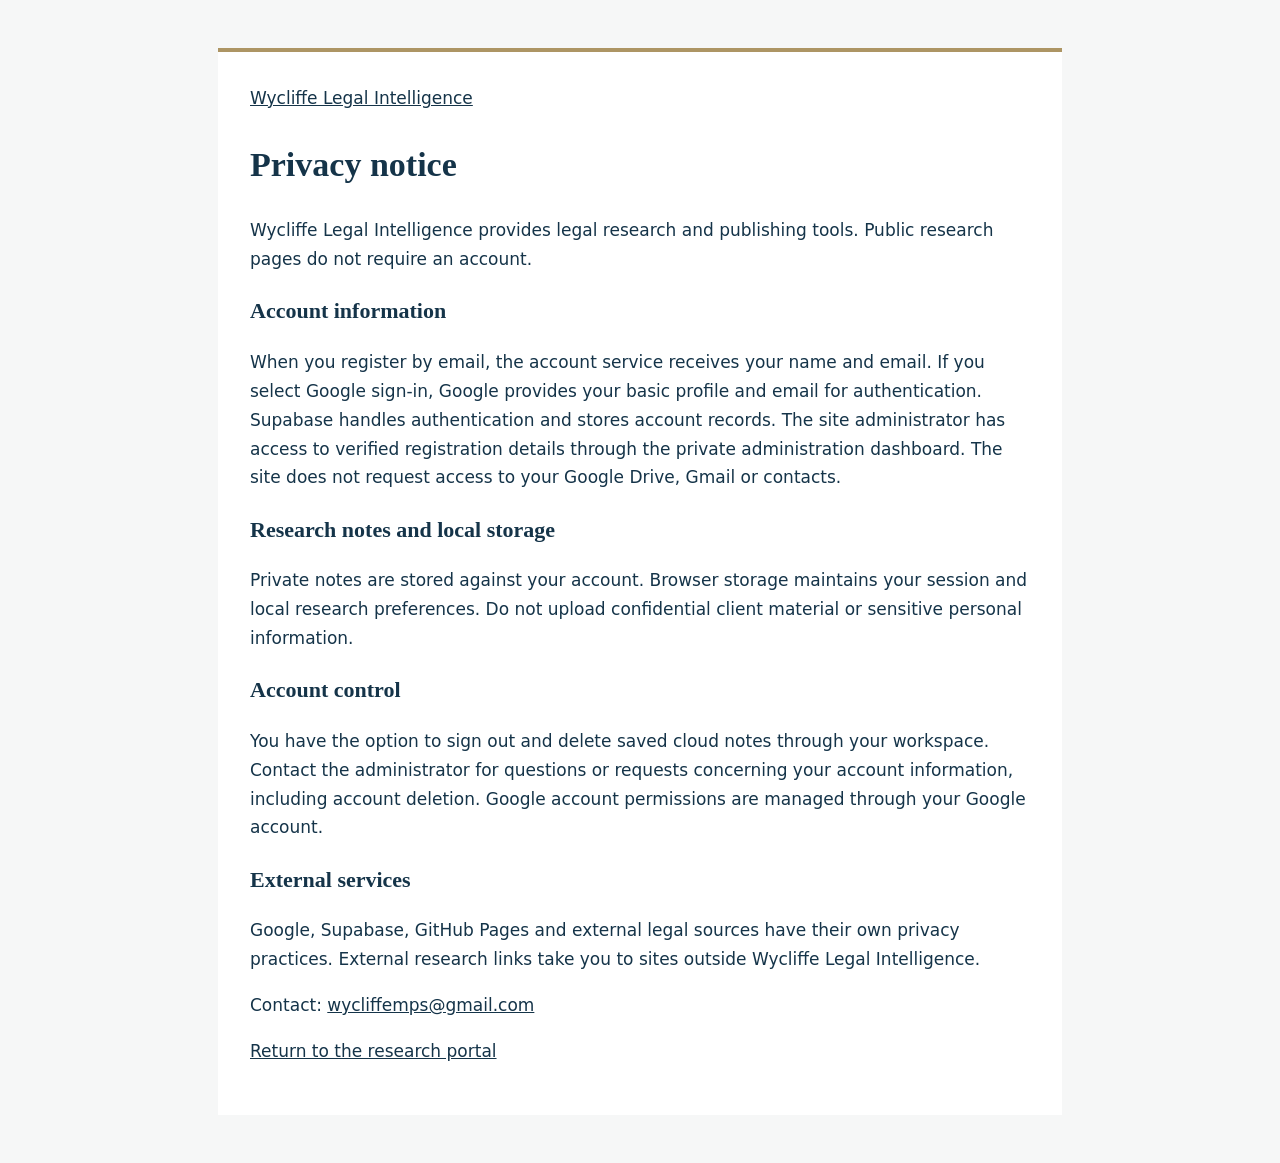
==== privacy.html @ e75c5a4d "Add public privacy notice" ====
<!doctype html><html lang="en"><head><meta charset="utf-8"><meta name="viewport" content="width=device-width,initial-scale=1"><title>Privacy notice | Wycliffe Legal Intelligence</title><style>body{font:17px/1.7 system-ui,sans-serif;color:#153449;background:#f6f7f7;margin:0}main{max-width:780px;margin:48px auto;padding:32px;background:white;border-top:4px solid #ad9564}a{color:#153449}h1,h2{font-family:Georgia,serif}h2{font-size:22px}@media(max-width:600px){main{margin:0;padding:22px}}</style></head><body><main><a href="./">Wycliffe Legal Intelligence</a><h1>Privacy notice</h1><p>Wycliffe Legal Intelligence provides legal research and publishing tools. Public research pages do not require an account.</p><h2>Account information</h2><p>When you register by email, the account service receives your name and email. If you select Google sign-in, Google provides your basic profile and email for authentication. Supabase handles authentication and stores account records. The site administrator has access to verified registration details through the private administration dashboard. The site does not request access to your Google Drive, Gmail or contacts.</p><h2>Research notes and local storage</h2><p>Private notes are stored against your account. Browser storage maintains your session and local research preferences. Do not upload confidential client material or sensitive personal information.</p><h2>Account control</h2><p>You have the option to sign out and delete saved cloud notes through your workspace. Contact the administrator for questions or requests concerning your account information, including account deletion. Google account permissions are managed through your Google account.</p><h2>External services</h2><p>Google, Supabase, GitHub Pages and external legal sources have their own privacy practices. External research links take you to sites outside Wycliffe Legal Intelligence.</p><p>Contact: <a href="mailto:wycliffemps@gmail.com">wycliffemps@gmail.com</a></p><p><a href="./">Return to the research portal</a></p></main></body></html>
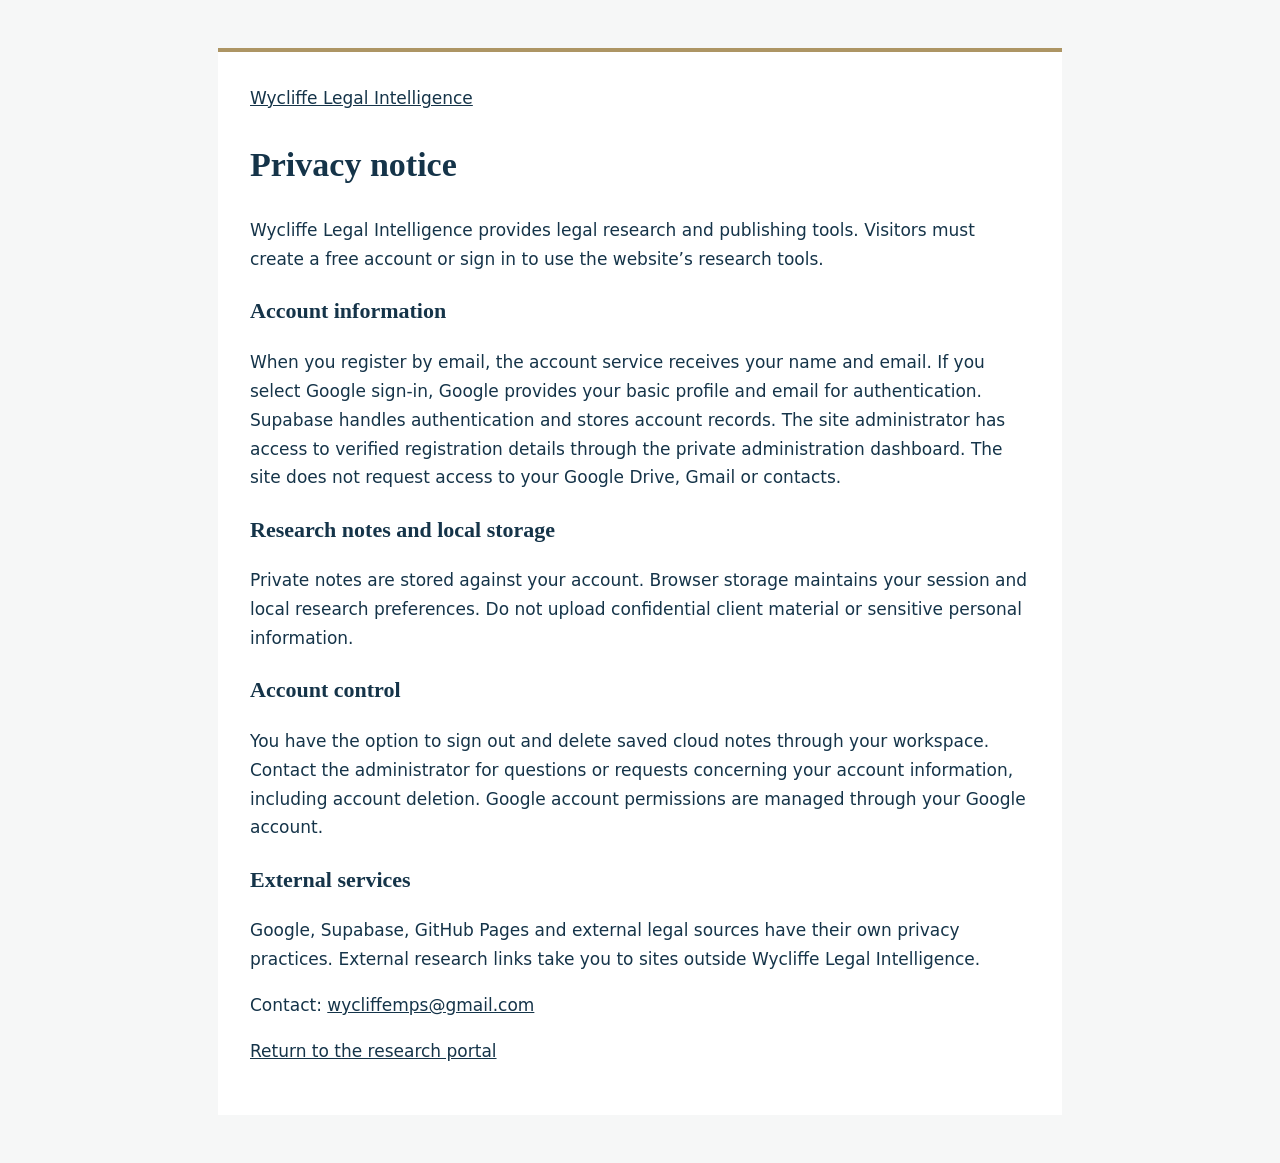
==== commit d005bc64: "Clarify account requirement in the privacy notice" ====
--- a/privacy.html
+++ b/privacy.html
@@ -1 +1 @@
-<!doctype html><html lang="en"><head><meta charset="utf-8"><meta name="viewport" content="width=device-width,initial-scale=1"><title>Privacy notice | Wycliffe Legal Intelligence</title><style>body{font:17px/1.7 system-ui,sans-serif;color:#153449;background:#f6f7f7;margin:0}main{max-width:780px;margin:48px auto;padding:32px;background:white;border-top:4px solid #ad9564}a{color:#153449}h1,h2{font-family:Georgia,serif}h2{font-size:22px}@media(max-width:600px){main{margin:0;padding:22px}}</style></head><body><main><a href="./">Wycliffe Legal Intelligence</a><h1>Privacy notice</h1><p>Wycliffe Legal Intelligence provides legal research and publishing tools. Public research pages do not require an account.</p><h2>Account information</h2><p>When you register by email, the account service receives your name and email. If you select Google sign-in, Google provides your basic profile and email for authentication. Supabase handles authentication and stores account records. The site administrator has access to verified registration details through the private administration dashboard. The site does not request access to your Google Drive, Gmail or contacts.</p><h2>Research notes and local storage</h2><p>Private notes are stored against your account. Browser storage maintains your session and local research preferences. Do not upload confidential client material or sensitive personal information.</p><h2>Account control</h2><p>You have the option to sign out and delete saved cloud notes through your workspace. Contact the administrator for questions or requests concerning your account information, including account deletion. Google account permissions are managed through your Google account.</p><h2>External services</h2><p>Google, Supabase, GitHub Pages and external legal sources have their own privacy practices. External research links take you to sites outside Wycliffe Legal Intelligence.</p><p>Contact: <a href="mailto:wycliffemps@gmail.com">wycliffemps@gmail.com</a></p><p><a href="./">Return to the research portal</a></p></main></body></html>+<!doctype html><html lang="en"><head><meta charset="utf-8"><meta name="viewport" content="width=device-width,initial-scale=1"><title>Privacy notice | Wycliffe Legal Intelligence</title><style>body{font:17px/1.7 system-ui,sans-serif;color:#153449;background:#f6f7f7;margin:0}main{max-width:780px;margin:48px auto;padding:32px;background:white;border-top:4px solid #ad9564}a{color:#153449}h1,h2{font-family:Georgia,serif}h2{font-size:22px}@media(max-width:600px){main{margin:0;padding:22px}}</style></head><body><main><a href="./">Wycliffe Legal Intelligence</a><h1>Privacy notice</h1><p>Wycliffe Legal Intelligence provides legal research and publishing tools. Visitors must create a free account or sign in to use the website’s research tools.</p><h2>Account information</h2><p>When you register by email, the account service receives your name and email. If you select Google sign-in, Google provides your basic profile and email for authentication. Supabase handles authentication and stores account records. The site administrator has access to verified registration details through the private administration dashboard. The site does not request access to your Google Drive, Gmail or contacts.</p><h2>Research notes and local storage</h2><p>Private notes are stored against your account. Browser storage maintains your session and local research preferences. Do not upload confidential client material or sensitive personal information.</p><h2>Account control</h2><p>You have the option to sign out and delete saved cloud notes through your workspace. Contact the administrator for questions or requests concerning your account information, including account deletion. Google account permissions are managed through your Google account.</p><h2>External services</h2><p>Google, Supabase, GitHub Pages and external legal sources have their own privacy practices. External research links take you to sites outside Wycliffe Legal Intelligence.</p><p>Contact: <a href="mailto:wycliffemps@gmail.com">wycliffemps@gmail.com</a></p><p><a href="./">Return to the research portal</a></p></main></body></html>
